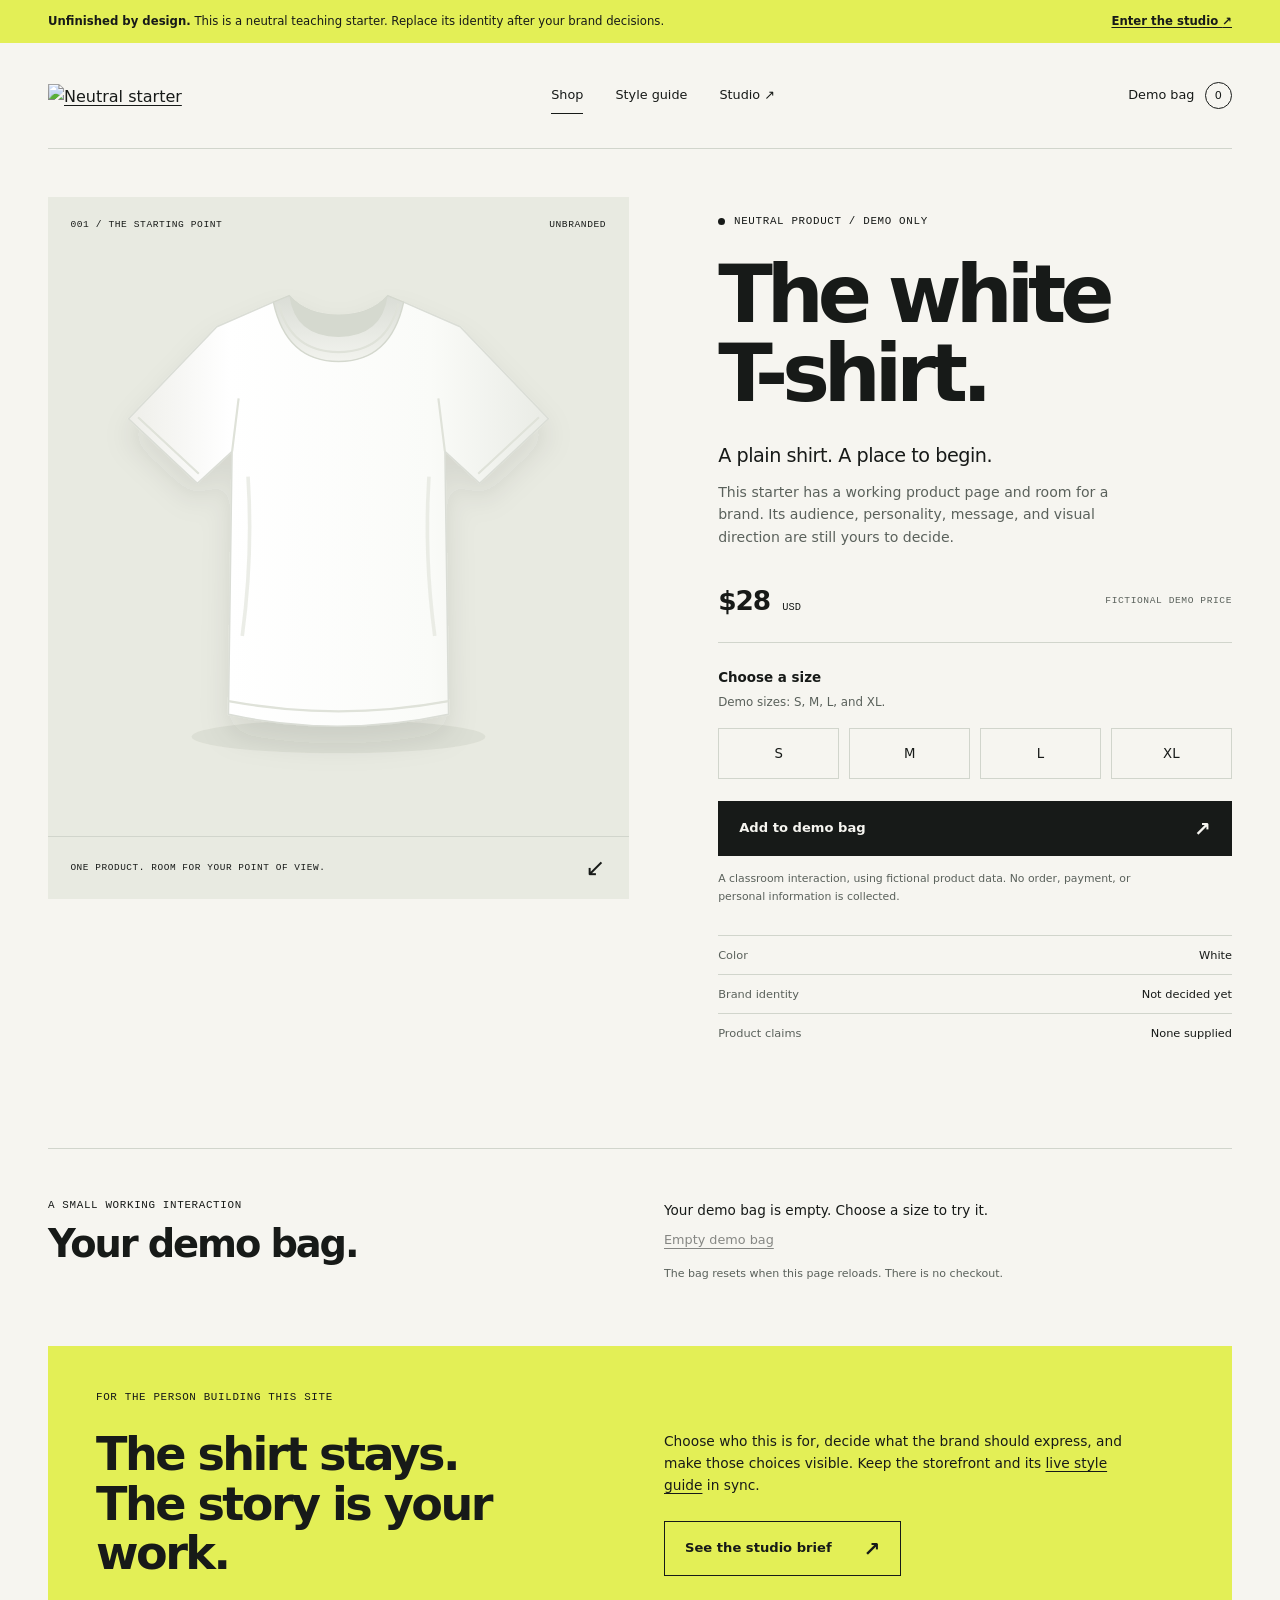
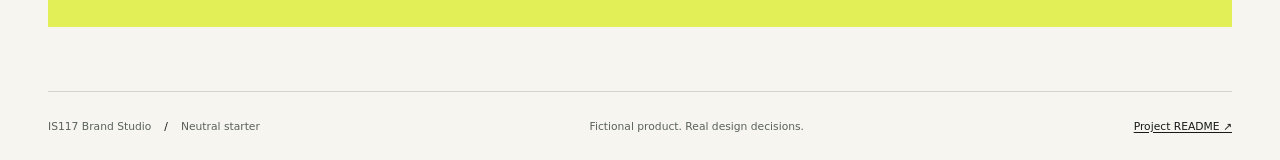
==== public/index.html @ ad16c6cf "Initial commit" ====
<!doctype html>
<html lang="en">
  <head>
    <meta charset="utf-8" />
    <meta name="viewport" content="width=device-width, initial-scale=1" />
    <meta
      name="description"
      content="An unfinished, neutral T-shirt storefront for the IS117 Brand Studio. Build a brand through deliberate, visible design choices."
    />
    <title>Your Brand — neutral storefront starter</title>
    <link rel="icon" href="data:," />
    <link rel="stylesheet" href="styles.css" />
    <script src="shop.js" defer></script>
  </head>
  <body>
    <a class="skip-link" href="#main">Skip to content</a>
    <aside class="starter-notice" aria-label="Starter information">
      <span
        ><strong>Unfinished by design.</strong> This is a neutral teaching
        starter. Replace its identity after your brand decisions.</span
      >
      <a href="studio.html"
        >Enter the studio <span aria-hidden="true">↗</span></a
      >
    </aside>
    <header class="site-header wrap">
      <a
        class="brand-link"
        href="index.html"
        aria-label="Your Brand storefront home"
        ><img
          class="wordmark"
          src="assets/wordmark.svg"
          alt="Neutral starter wordmark"
          width="175"
          height="26"
      /></a>
      <nav class="main-nav" aria-label="Main navigation">
        <a class="nav-link" href="index.html" aria-current="page">Shop</a>
        <a class="nav-link" href="styleguide.html">Style guide</a>
        <a class="nav-link" href="studio.html"
          >Studio <span aria-hidden="true">↗</span></a
        >
      </nav>
      <a class="bag-link" href="#demo-bag" aria-label="View demo bag"
        >Demo bag <span id="bag-count" class="bag-count">0</span></a
      >
    </header>

    <main id="main">
      <section class="product-section wrap" aria-labelledby="product-title">
        <div class="product-visual">
          <div class="visual-label">
            <span>001 / The starting point</span><span>Unbranded</span>
          </div>
          <img
            class="shirt-image"
            src="assets/white-shirt.svg"
            alt="Plain white, unbranded short-sleeved T-shirt"
            width="800"
            height="880"
            fetchpriority="high"
          />
          <div class="image-caption">
            <span>One product. Room for your point of view.</span
            ><span aria-hidden="true">↙</span>
          </div>
        </div>
        <div class="product-information">
          <p class="eyebrow">
            <span class="status-dot" aria-hidden="true"></span> Neutral product
            / demo only
          </p>
          <h1 id="product-title">The white<br />T-shirt.</h1>
          <p class="product-intro">A plain shirt. A place to begin.</p>
          <p class="muted product-description">
            This starter has a working product page and room for a brand. Its
            audience, personality, message, and visual direction are still yours
            to decide.
          </p>
          <div class="price-row">
            <p class="price">$28 <span>USD</span></p>
            <span class="micro-label">Fictional demo price</span>
          </div>
          <form id="product-form" class="product-form" novalidate>
            <fieldset aria-describedby="size-help size-error">
              <legend>Choose a size</legend>
              <p id="size-help" class="field-help">
                Demo sizes: S, M, L, and XL.
              </p>
              <div class="size-options">
                <label class="size-option"
                  ><input type="radio" name="size" value="S" /><span
                    >S</span
                  ></label
                >
                <label class="size-option"
                  ><input type="radio" name="size" value="M" /><span
                    >M</span
                  ></label
                >
                <label class="size-option"
                  ><input type="radio" name="size" value="L" /><span
                    >L</span
                  ></label
                >
                <label class="size-option"
                  ><input type="radio" name="size" value="XL" /><span
                    >XL</span
                  ></label
                >
              </div>
              <p id="size-error" class="field-error" role="alert" hidden>
                Choose a size before adding the shirt to your demo bag.
              </p>
            </fieldset>
            <button class="button button-primary add-button" type="submit">
              Add to demo bag <span aria-hidden="true">↗</span>
            </button>
          </form>
          <p class="demo-disclaimer">
            A classroom interaction, using fictional product data. No order,
            payment, or personal information is collected.
          </p>
          <dl class="product-facts">
            <div>
              <dt>Color</dt>
              <dd>White</dd>
            </div>
            <div>
              <dt>Brand identity</dt>
              <dd>Not decided yet</dd>
            </div>
            <div>
              <dt>Product claims</dt>
              <dd>None supplied</dd>
            </div>
          </dl>
        </div>
      </section>

      <section
        id="demo-bag"
        class="bag-section wrap"
        aria-labelledby="bag-title"
      >
        <div>
          <p class="eyebrow">A small working interaction</p>
          <h2 id="bag-title">Your demo bag.</h2>
        </div>
        <div class="bag-details">
          <p
            id="bag-status"
            class="bag-message"
            role="status"
            aria-live="polite"
            aria-atomic="true"
          >
            Your demo bag is empty. Choose a size to try it.
          </p>
          <ul id="bag-items" class="bag-items"></ul>
          <button id="clear-bag" class="text-button" type="button" disabled>
            Empty demo bag
          </button>
          <p class="field-help">
            The bag resets when this page reloads. There is no checkout.
          </p>
        </div>
      </section>

      <section class="starter-next wrap" aria-labelledby="next-title">
        <p class="eyebrow">For the person building this site</p>
        <h2 id="next-title">The shirt stays.<br />The story is your work.</h2>
        <div>
          <p>
            Choose who this is for, decide what the brand should express, and
            make those choices visible. Keep the storefront and its
            <a href="styleguide.html">live style guide</a> in sync.
          </p>
          <a class="button button-secondary" href="studio.html"
            >See the studio brief <span aria-hidden="true">↗</span></a
          >
        </div>
      </section>
    </main>

    <footer class="site-footer wrap">
      <p>
        IS117 Brand Studio <span class="footer-separator"> / </span> Neutral
        starter
      </p>
      <p class="footer-tagline">Fictional product. Real design decisions.</p>
      <a href="https://github.com/kaw393939/is117-brand-studio#readme"
        >Project README <span aria-hidden="true">↗</span></a
      >
    </footer>
  </body>
</html>
---- public/styles.css ----
/* Shared brand tokens. Change these after you agree on your brand direction.
   Both the storefront and the live style guide use this file. */
:root {
  --color-paper: #f6f5f0;
  --color-ink: #171a18;
  --color-muted: #5a615b;
  --color-line: #d1d5cc;
  --color-accent: #e3ef56;
  --color-soft: #e8eae1;
  --color-white: #fff;
  --color-danger: #992e28;
  --font-body:
    system-ui, -apple-system, blinkmacsystemfont, "Segoe UI", sans-serif;
  --font-display:
    system-ui, -apple-system, blinkmacsystemfont, "Segoe UI", sans-serif;
  --font-mono: ui-monospace, sfmono-regular, consolas, monospace;
  --space-1: 0.5rem;
  --space-2: 1rem;
  --space-3: 1.5rem;
  --space-4: 2rem;
  --space-5: 3rem;
  --space-6: 4rem;
  --page-width: 1440px;
}

* {
  box-sizing: border-box;
}

html {
  scroll-behavior: smooth;
  scroll-padding-top: 1.5rem;
}

body {
  margin: 0;
  background: var(--color-paper);
  color: var(--color-ink);
  font-family: var(--font-body);
  line-height: 1.6;
  -webkit-font-smoothing: antialiased;
}

img,
svg {
  display: block;
  max-width: 100%;
}

button,
a,
input {
  -webkit-tap-highlight-color: transparent;
}

a {
  color: inherit;
  text-underline-offset: 0.2em;
  text-decoration-thickness: 1px;
}

a:hover {
  text-decoration-thickness: 2px;
}

button,
input {
  font: inherit;
}

button {
  cursor: pointer;
}

button:disabled {
  cursor: default;
}

:focus-visible {
  outline: 3px solid var(--color-ink);
  outline-offset: 5px;
}

[hidden] {
  display: none !important;
}

::selection {
  background: var(--color-accent);
  color: var(--color-ink);
}

h1,
h2,
h3,
p {
  margin: 0;
}

h1,
h2,
h3 {
  font-family: var(--font-display);
  font-weight: 550;
}

h1 {
  font-size: clamp(3.4rem, 6.25vw, 6.6rem);
  line-height: 0.99;
  letter-spacing: -0.075em;
}

h2 {
  font-size: clamp(2rem, 3.6vw, 3.75rem);
  line-height: 1.08;
  letter-spacing: -0.055em;
}

h3 {
  font-size: 1.3rem;
  line-height: 1.3;
  letter-spacing: -0.03em;
}

p + p {
  margin-top: var(--space-2);
}

.wrap {
  width: min(calc(100% - 6rem), var(--page-width));
  margin-inline: auto;
}

.muted {
  color: var(--color-muted);
}

.eyebrow,
.micro-label,
.visual-label,
.image-caption,
.section-number,
.type-label,
.token-name {
  font-family: var(--font-mono);
  font-size: 0.68rem;
  font-weight: 500;
  line-height: 1.5;
  letter-spacing: 0.06em;
  text-transform: uppercase;
}

.eyebrow {
  display: flex;
  align-items: center;
  gap: 0.55rem;
}

.status-dot {
  width: 7px;
  height: 7px;
  display: inline-block;
  background: var(--color-ink);
  border-radius: 50%;
}

.skip-link {
  position: fixed;
  top: 8px;
  left: 8px;
  z-index: 10;
  transform: translateY(-180%);
  padding: 0.75rem 1rem;
  background: var(--color-ink);
  color: var(--color-white);
}

.skip-link:focus {
  transform: translateY(0);
}

.starter-notice {
  display: flex;
  justify-content: space-between;
  align-items: center;
  gap: 1.5rem;
  padding: 0.8rem 3rem;
  background: var(--color-accent);
  font-size: 0.73rem;
  line-height: 1.5;
}

.starter-notice a {
  flex-shrink: 0;
  font-weight: 650;
}

.site-header {
  min-height: 106px;
  display: flex;
  align-items: center;
  gap: 3rem;
  border-bottom: 1px solid var(--color-line);
}

.brand-link {
  display: inline-block;
  flex-shrink: 0;
}

.wordmark {
  width: 150px;
  height: auto;
}

.main-nav {
  display: flex;
  justify-content: center;
  align-items: center;
  gap: 2rem;
  margin-inline: auto;
}

.nav-link,
.bag-link {
  text-decoration: none;
  font-size: 0.8rem;
}

.nav-link {
  padding-block: 0.5rem;
  border-bottom: 1px solid transparent;
}

.nav-link:hover,
.nav-link[aria-current="page"] {
  border-color: currentcolor;
}

.bag-link {
  display: flex;
  align-items: center;
  gap: 0.65rem;
  white-space: nowrap;
}

.bag-count {
  display: grid;
  place-items: center;
  min-width: 1.7rem;
  height: 1.7rem;
  border: 1px solid var(--color-ink);
  border-radius: 50%;
  font-size: 0.7rem;
}

.product-section {
  display: grid;
  grid-template-columns: 1.13fr 1fr;
  gap: clamp(3rem, 7vw, 8rem);
  padding-block: var(--space-5) 5rem;
  align-items: start;
}

.product-visual {
  position: relative;
  background: var(--color-soft);
}

.visual-label {
  position: absolute;
  z-index: 1;
  inset: 1.3rem 1.4rem auto;
  display: flex;
  justify-content: space-between;
  gap: 1rem;
  font-size: 0.6rem;
}

.shirt-image {
  width: 100%;
  height: auto;
  aspect-ratio: 800 / 880;
  object-fit: contain;
}

.image-caption {
  display: flex;
  align-items: center;
  justify-content: space-between;
  gap: 1rem;
  padding: 1.2rem 1.4rem;
  border-top: 1px solid var(--color-line);
  font-size: 0.59rem;
}

.image-caption > :last-child {
  font-family: var(--font-body);
  font-size: 1.5rem;
  line-height: 1;
}

.product-information {
  max-width: 530px;
  padding-block: 1rem;
}

.product-information h1 {
  margin-top: 1.6rem;
}

.product-intro {
  font-size: 1.2rem;
  line-height: 1.5;
  margin-top: 1.8rem;
  letter-spacing: -0.025em;
}

.product-description {
  margin-top: 0.6rem;
  font-size: 0.88rem;
  max-width: 430px;
}

.price-row {
  display: flex;
  align-items: center;
  justify-content: space-between;
  gap: 1rem;
  margin-block: 2rem 1.5rem;
  padding-bottom: 1.2rem;
  border-bottom: 1px solid var(--color-line);
}

.price {
  font-size: 1.65rem;
  letter-spacing: -0.04em;
  font-weight: 600;
}

.price span {
  font-family: var(--font-mono);
  font-size: 0.65rem;
  font-weight: 400;
  letter-spacing: 0;
  margin-left: 0.25rem;
}

.price-row .micro-label {
  color: var(--color-muted);
  font-size: 0.6rem;
}

fieldset {
  padding: 0;
  margin: 0;
  border: 0;
  min-width: 0;
}

legend {
  padding: 0;
  font-size: 0.84rem;
  font-weight: 650;
}

.field-help {
  margin-top: 0.3rem;
  color: var(--color-muted);
  font-size: 0.74rem;
}

.size-options {
  display: grid;
  grid-template-columns: repeat(4, 1fr);
  gap: 0.6rem;
  margin-top: 1rem;
}

.size-option {
  position: relative;
  cursor: pointer;
}

.size-option input {
  position: absolute;
  opacity: 0;
  width: 100%;
  height: 100%;
  margin: 0;
  cursor: pointer;
}

.size-option span {
  display: grid;
  place-items: center;
  min-height: 3.2rem;
  border: 1px solid var(--color-line);
  background: var(--color-paper);
  font-size: 0.83rem;
  transition:
    background 150ms ease,
    border-color 150ms ease;
}

.size-option input:checked + span {
  background: var(--color-ink);
  border-color: var(--color-ink);
  color: var(--color-paper);
}

.size-option input:hover + span {
  border-color: var(--color-ink);
}

.size-option input:focus-visible + span {
  outline: 3px solid var(--color-ink);
  outline-offset: 4px;
}

.size-option input:focus-visible {
  outline: none;
}

.field-error {
  color: var(--color-danger);
  font-size: 0.8rem;
  margin-top: 0.9rem;
  font-weight: 550;
}

.button {
  display: inline-flex;
  align-items: center;
  justify-content: space-between;
  gap: 2rem;
  min-height: 3.4rem;
  border: 1px solid var(--color-ink);
  padding: 0.9rem 1.25rem;
  font-size: 0.82rem;
  font-weight: 550;
  line-height: 1.4;
  text-decoration: none;
  transition:
    background 150ms ease,
    color 150ms ease;
}

.button > span[aria-hidden] {
  font-size: 1.25rem;
  line-height: 1;
}

.button-primary {
  background: var(--color-ink);
  color: var(--color-paper);
}

.button-primary:hover {
  background: var(--color-accent);
  color: var(--color-ink);
}

.button-secondary {
  background: transparent;
  color: var(--color-ink);
}

.button-secondary:hover {
  background: var(--color-soft);
}

.add-button {
  width: 100%;
  margin-top: 1.4rem;
}

.demo-disclaimer {
  font-size: 0.68rem;
  line-height: 1.65;
  color: var(--color-muted);
  margin-top: 0.9rem;
  max-width: 420px;
}

.product-facts {
  margin-bottom: 0;
  margin-top: 1.8rem;
}

.product-facts div {
  display: flex;
  justify-content: space-between;
  gap: 1rem;
  padding-block: 0.62rem;
  border-top: 1px solid var(--color-line);
  font-size: 0.71rem;
}

.product-facts dt {
  color: var(--color-muted);
}

.product-facts dd {
  margin: 0;
  font-weight: 500;
  text-align: right;
}

.bag-section {
  display: grid;
  grid-template-columns: 1fr 1fr;
  gap: 3rem;
  border-top: 1px solid var(--color-line);
  padding-block: 3rem;
}

.bag-section h2 {
  margin-top: 0.6rem;
  font-size: clamp(2rem, 3vw, 3rem);
}

.bag-details {
  padding-top: 0.2rem;
  font-size: 0.85rem;
}

.bag-message {
  max-width: 500px;
}

.bag-items {
  list-style: none;
  margin: 1rem 0;
  padding: 0;
}

.bag-items:empty {
  margin: 0;
}

.bag-items li {
  padding-block: 0.55rem;
  border-bottom: 1px solid var(--color-line);
  font-size: 0.78rem;
}

.text-button {
  padding: 0.5rem 0;
  border: 0;
  background: transparent;
  color: var(--color-ink);
  font-size: 0.8rem;
  text-decoration: underline;
  text-underline-offset: 0.25rem;
}

.text-button:disabled {
  opacity: 0.5;
}

.bag-details .field-help {
  margin-top: 0.4rem;
  font-size: 0.69rem;
}

.starter-next {
  display: grid;
  grid-template-columns: 1fr 1fr;
  gap: 1.5rem 3rem;
  background: var(--color-accent);
  padding: 2.7rem 3rem 3rem;
  margin-block: 1rem 4rem;
}

.starter-next > .eyebrow {
  grid-column: 1 / -1;
}

.starter-next > div {
  max-width: 470px;
  font-size: 0.86rem;
}

.starter-next .button {
  margin-top: 1.6rem;
}

.site-footer {
  display: flex;
  align-items: center;
  justify-content: space-between;
  gap: 2rem;
  border-top: 1px solid var(--color-line);
  padding-block: 1.6rem;
  font-size: 0.67rem;
  color: var(--color-muted);
}

.footer-tagline {
  margin: 0;
}

.footer-separator {
  margin-inline: 0.6rem;
  color: var(--color-ink);
}

.site-footer a {
  color: var(--color-ink);
}

/* Shared editorial pages */
.page-hero {
  padding-block: 4.5rem 3.8rem;
  display: grid;
  grid-template-columns: 1.25fr 0.75fr;
  align-items: end;
  gap: 1.3rem 4rem;
}

.page-hero > .eyebrow {
  grid-column: 1 / -1;
}

.page-hero h1 {
  font-size: clamp(3.5rem, 6.8vw, 7.3rem);
}

.page-hero .hero-summary {
  max-width: 400px;
  font-size: 0.95rem;
  color: var(--color-muted);
  padding-bottom: 0.25rem;
}

.hero-summary strong {
  font-weight: 550;
  color: var(--color-ink);
}

.page-subnav {
  display: flex;
  flex-wrap: wrap;
  gap: 0.6rem 1.8rem;
  padding-block: 1rem;
  border-top: 1px solid var(--color-line);
  border-bottom: 1px solid var(--color-line);
  font-size: 0.76rem;
}

.section-link {
  text-decoration: none;
}

.section-link:hover {
  text-decoration: underline;
}

.guide-section {
  padding-block: 3rem;
  border-bottom: 1px solid var(--color-line);
  display: grid;
  grid-template-columns: 0.32fr 1fr;
  column-gap: 3rem;
}

.section-heading .section-number {
  color: var(--color-muted);
  display: block;
  margin-bottom: 0.8rem;
}

.section-heading h2 {
  font-size: clamp(1.7rem, 2.5vw, 2.65rem);
}

.section-heading p {
  font-size: 0.78rem;
  color: var(--color-muted);
  margin-top: 1rem;
  max-width: 210px;
}

.guide-content {
  min-width: 0;
}

.draft-label {
  display: inline-block;
  padding: 0.3rem 0.55rem;
  background: var(--color-accent);
  color: var(--color-ink);
  font-family: var(--font-mono);
  font-size: 0.6rem;
  line-height: 1.4;
  letter-spacing: 0.03em;
  text-transform: uppercase;
}

.decision-grid {
  display: grid;
  grid-template-columns: repeat(3, 1fr);
  gap: 1.5rem;
  margin-top: 1.6rem;
}

.decision-grid > div {
  border-top: 1px solid var(--color-line);
  padding-top: 0.8rem;
}

.decision-grid h3 {
  font-size: 0.85rem;
  font-weight: 650;
  letter-spacing: 0;
}

.decision-grid p {
  font-size: 0.8rem;
  color: var(--color-muted);
  margin-top: 0.5rem;
}

.decision-grid .undecided {
  font-size: 1.5rem;
  font-weight: 450;
  color: var(--color-ink);
  letter-spacing: -0.04em;
}

.logo-board {
  min-height: 230px;
  display: grid;
  place-items: center;
  padding: 3rem;
  background: var(--color-white);
  border: 1px solid var(--color-line);
}

.logo-board img {
  width: min(100%, 380px);
}

.logo-variants {
  display: grid;
  grid-template-columns: 1fr 1fr;
  border: 1px solid var(--color-line);
  border-top: 0;
}

.logo-variant {
  min-height: 140px;
  padding: 1.5rem;
  display: flex;
  flex-direction: column;
  justify-content: space-between;
  gap: 1.5rem;
}

.logo-variant + .logo-variant {
  border-left: 1px solid var(--color-line);
}

.logo-small {
  width: 110px;
  height: auto;
}

.logo-mono {
  width: 190px;
  filter: brightness(0);
}

.logo-variant p,
.guide-note {
  font-size: 0.73rem;
  color: var(--color-muted);
}

.guide-note {
  margin-top: 1rem;
  max-width: 680px;
}

.palette-grid {
  display: grid;
  grid-template-columns: repeat(5, 1fr);
  gap: 0.65rem;
}

.color-swatch {
  height: 120px;
  border: 1px solid var(--color-line);
  background: var(--swatch-color);
}

.palette-card h3 {
  font-size: 0.76rem;
  letter-spacing: 0;
  font-weight: 650;
  margin-top: 0.65rem;
}

.palette-card code {
  font-family: var(--font-mono);
  font-size: 0.65rem;
  color: var(--color-muted);
  display: block;
  margin-top: 0.15rem;
}

.palette-card p {
  font-size: 0.66rem;
  color: var(--color-muted);
  margin-top: 0.4rem;
  line-height: 1.5;
}

.type-specimen {
  border-top: 1px solid var(--color-line);
  padding-block: 1.3rem;
}

.type-specimen:first-child {
  border-top: 0;
  padding-top: 0;
}

.type-label {
  display: block;
  margin-bottom: 1rem;
  color: var(--color-muted);
  font-size: 0.6rem;
}

.type-display {
  font-family: var(--font-display);
  font-size: clamp(2.5rem, 4.5vw, 5rem);
  font-weight: 550;
  letter-spacing: -0.075em;
  line-height: 1;
  max-width: 700px;
}

.type-body {
  font-family: var(--font-body);
  font-size: 1rem;
  max-width: 570px;
}

.type-mono {
  font-family: var(--font-mono);
  text-transform: uppercase;
  font-size: 0.7rem;
  letter-spacing: 0.06em;
}

.spacing-grid {
  display: flex;
  flex-wrap: wrap;
  align-items: start;
  gap: 2rem;
}

.spacing-token {
  min-width: 52px;
}

.spacing-bar {
  width: var(--token-size);
  height: 40px;
  background: var(--color-ink);
  margin-bottom: 0.9rem;
}

.token-name {
  display: block;
  font-size: 0.6rem;
}

.spacing-token code {
  font-family: var(--font-mono);
  color: var(--color-muted);
  font-size: 0.65rem;
}

.button-samples {
  display: flex;
  flex-wrap: wrap;
  gap: 1rem;
}

.button-samples .button {
  min-width: 185px;
}

.voice-grid {
  display: grid;
  grid-template-columns: 1fr 1fr;
  gap: 2rem;
}

.voice-grid h3 {
  font-size: 0.95rem;
  font-weight: 600;
  margin-bottom: 0.65rem;
}

.voice-grid p {
  font-size: 0.84rem;
  color: var(--color-muted);
}

.voice-example {
  font-size: 1.7rem !important;
  color: var(--color-ink) !important;
  letter-spacing: -0.035em;
  line-height: 1.3;
}

.guide-footer-note {
  display: flex;
  gap: 2rem;
  align-items: center;
  justify-content: space-between;
  background: var(--color-soft);
  padding: 1.5rem 2rem;
  margin-block: 2rem 4rem;
}

.guide-footer-note p {
  font-size: 0.83rem;
  max-width: 680px;
}

.guide-footer-note a {
  font-size: 0.8rem;
  white-space: nowrap;
}

@media (width >= 1600px) {
  .product-section {
    gap: 8rem;
  }
}

@media (width <= 1100px) {
  .wrap {
    width: calc(100% - 4rem);
  }

  .starter-notice {
    padding-inline: 2rem;
  }

  .site-header {
    gap: 1.7rem;
  }

  .main-nav {
    gap: 1.25rem;
  }

  .product-section {
    gap: 3rem;
    align-items: start;
  }

  .product-information h1 {
    font-size: clamp(3.4rem, 7vw, 5rem);
  }

  .product-information {
    padding-top: 0.5rem;
  }

  .product-intro {
    margin-top: 1.4rem;
  }

  .price-row {
    margin-top: 1.5rem;
  }

  .page-hero {
    column-gap: 2rem;
  }

  .guide-section {
    grid-template-columns: 0.35fr 1fr;
    gap: 2rem;
  }

  .palette-grid {
    grid-template-columns: repeat(3, 1fr);
    row-gap: 1.6rem;
  }
}

@media (width <= 760px) {
  .wrap {
    width: calc(100% - 2.5rem);
  }

  .starter-notice {
    padding: 0.75rem 1.25rem;
    font-size: 0.67rem;
    gap: 1rem;
  }

  .starter-notice > span {
    max-width: 480px;
  }

  .starter-notice a {
    font-size: 0.65rem;
  }

  .site-header {
    min-height: 108px;
    display: grid;
    grid-template-columns: 1fr auto;
    gap: 0.5rem 1rem;
    padding-block: 1.2rem 1rem;
  }

  .wordmark {
    width: 130px;
  }

  .main-nav {
    grid-row: 2;
    grid-column: 1 / -1;
    margin: 0;
    justify-content: flex-start;
    gap: 1.5rem;
  }

  .nav-link,
  .bag-link {
    font-size: 0.73rem;
  }

  .bag-link {
    grid-column: 2;
    grid-row: 1;
  }

  .bag-count {
    min-width: 1.5rem;
    height: 1.5rem;
  }

  .product-section {
    grid-template-columns: 1fr;
    gap: 2rem;
    padding-block: 1.5rem 3rem;
  }

  .product-visual {
    max-width: 600px;
    width: 100%;
    margin-inline: auto;
  }

  .shirt-image {
    max-height: 530px;
  }

  .product-information {
    max-width: none;
    padding: 0;
  }

  .product-information h1 {
    font-size: clamp(4.2rem, 13vw, 7rem);
    margin-top: 1rem;
  }

  .product-intro {
    font-size: 1.1rem;
    margin-top: 1.4rem;
  }

  .product-description {
    max-width: 580px;
  }

  .product-facts {
    margin-top: 1.5rem;
  }

  .bag-section {
    grid-template-columns: 1fr;
    gap: 1.3rem;
    padding-block: 2rem;
  }

  .bag-section h2 {
    margin-top: 0.6rem;
  }

  .starter-next {
    grid-template-columns: 1fr;
    padding: 1.8rem;
    gap: 1.3rem;
    margin-block: 1rem 3rem;
  }

  .starter-next > div {
    max-width: none;
  }

  .site-footer {
    flex-wrap: wrap;
    gap: 0.7rem 2rem;
    padding-block: 1.5rem;
  }

  .footer-tagline {
    display: none;
  }

  .page-hero {
    padding-block: 2.5rem;
    grid-template-columns: 1fr;
    row-gap: 1.4rem;
  }

  .page-hero h1 {
    font-size: clamp(3.7rem, 11vw, 6rem);
  }

  .page-hero .hero-summary {
    max-width: 570px;
    font-size: 0.9rem;
  }

  .page-subnav {
    gap: 0.6rem 1.2rem;
    font-size: 0.72rem;
  }

  .guide-section {
    grid-template-columns: 1fr;
    gap: 1.8rem;
    padding-block: 2.3rem;
  }

  .section-heading {
    display: grid;
    grid-template-columns: 1fr 1fr;
    column-gap: 2rem;
  }

  .section-heading .section-number {
    grid-column: 1 / -1;
    margin-bottom: 0.5rem;
  }

  .section-heading p {
    max-width: none;
    margin: 0;
    font-size: 0.73rem;
  }

  .decision-grid {
    gap: 1rem;
  }

  .decision-grid .undecided {
    font-size: 1.3rem;
  }

  .decision-grid p {
    font-size: 0.73rem;
  }

  .palette-grid {
    grid-template-columns: repeat(5, 1fr);
  }

  .color-swatch {
    height: 85px;
  }

  .palette-card p {
    font-size: 0.62rem;
  }

  .palette-card code {
    font-size: 0.57rem;
  }

  .guide-footer-note {
    flex-direction: column;
    align-items: start;
    gap: 1rem;
    margin-block: 1.5rem 3rem;
    padding: 1.5rem;
  }
}

@media (width <= 420px) {
  .starter-notice {
    align-items: start;
    flex-direction: column;
    gap: 0.35rem;
  }

  .visual-label {
    inset: 1rem 1rem auto;
    font-size: 0.53rem;
  }

  .image-caption {
    font-size: 0.53rem;
    padding: 1rem;
  }

  .price-row .micro-label {
    font-size: 0.54rem;
  }

  .section-heading {
    grid-template-columns: 1fr;
    gap: 0.6rem;
  }

  .section-heading .section-number {
    margin: 0;
  }

  .decision-grid {
    grid-template-columns: 1fr;
    gap: 1.2rem;
  }

  .decision-grid > div {
    display: grid;
    grid-template-columns: 0.5fr 1fr;
    gap: 0.4rem 1rem;
  }

  .decision-grid p {
    margin-top: 0;
  }

  .decision-grid p:last-child {
    grid-column: 2;
  }

  .palette-grid {
    grid-template-columns: repeat(3, 1fr);
  }

  .color-swatch {
    height: 90px;
  }

  .logo-board {
    min-height: 190px;
    padding: 2rem;
  }

  .logo-variants {
    grid-template-columns: 1fr;
  }

  .logo-variant {
    min-height: 125px;
  }

  .logo-variant + .logo-variant {
    border-left: 0;
    border-top: 1px solid var(--color-line);
  }

  .voice-grid {
    grid-template-columns: 1fr;
    gap: 1.5rem;
  }
}

@media (prefers-reduced-motion: reduce) {
  html {
    scroll-behavior: auto;
  }

  *,
  *::before,
  *::after {
    transition: none !important;
    animation: none !important;
  }
}
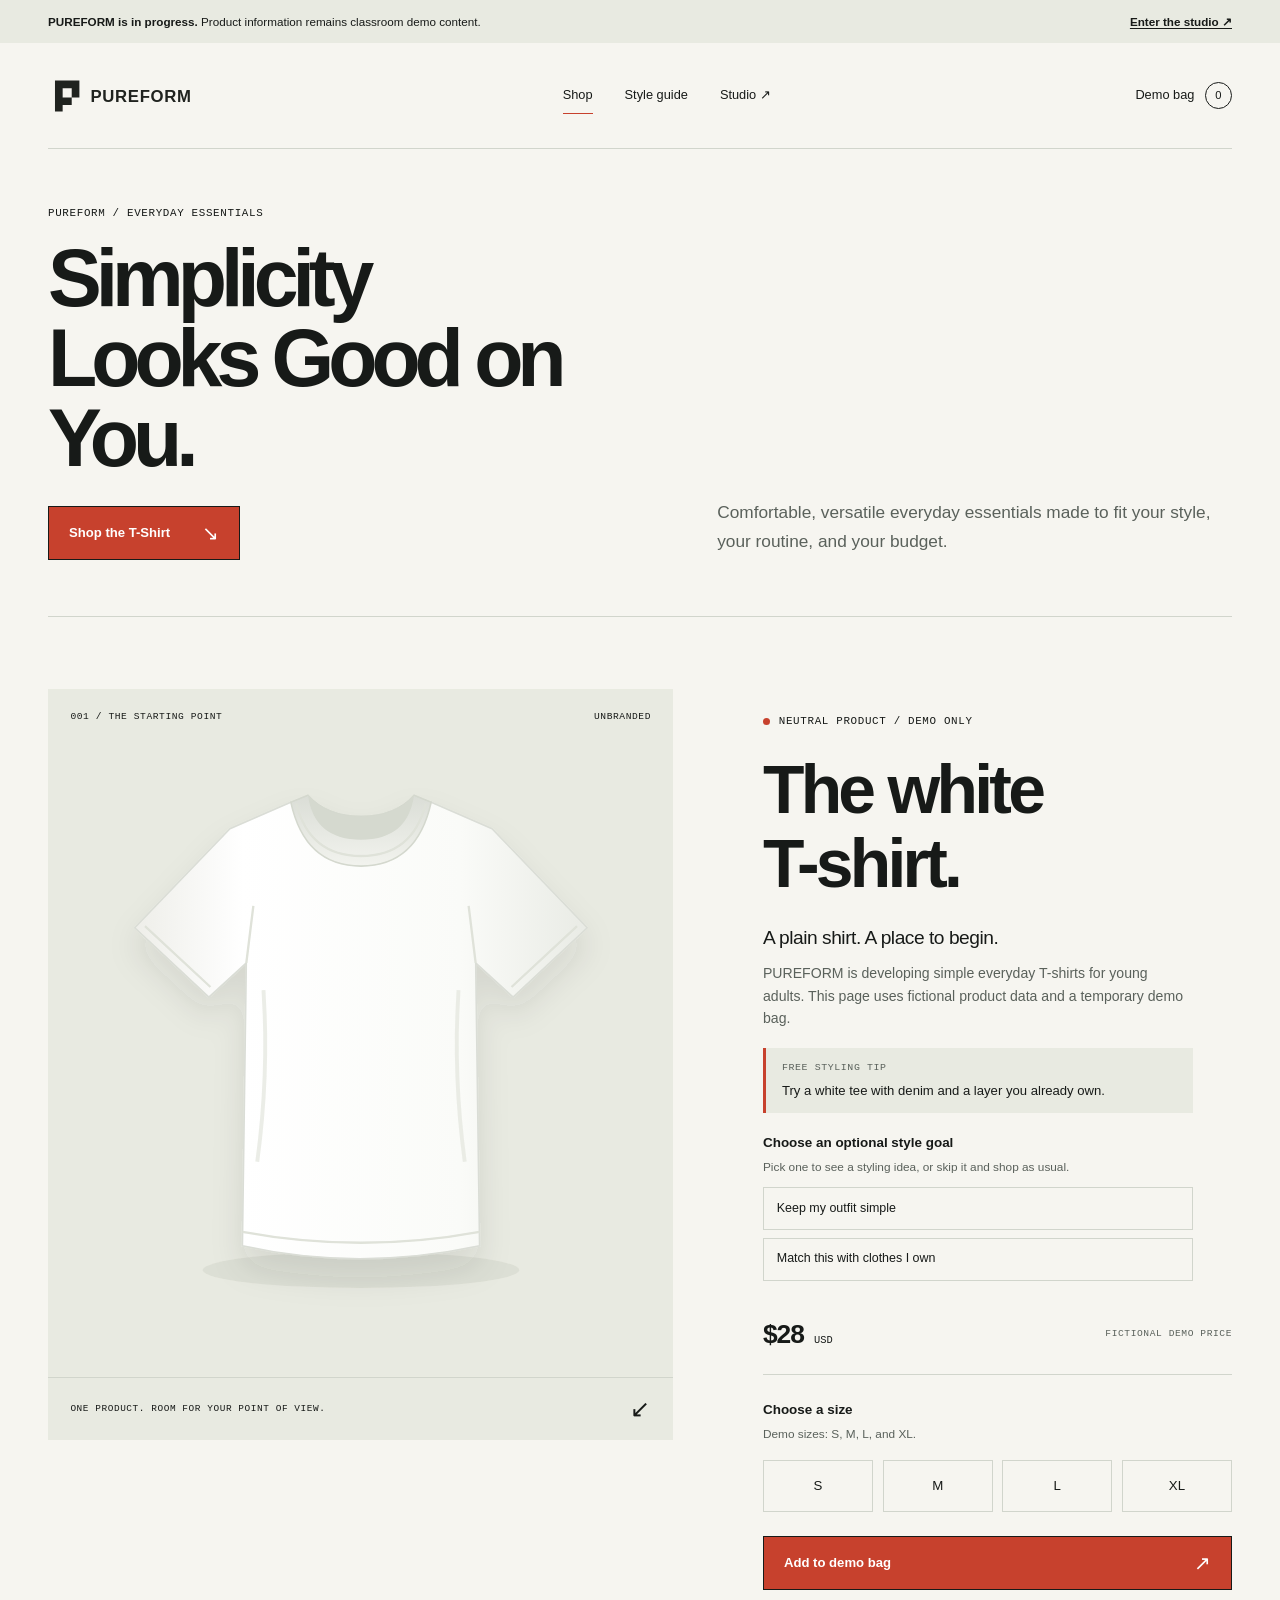
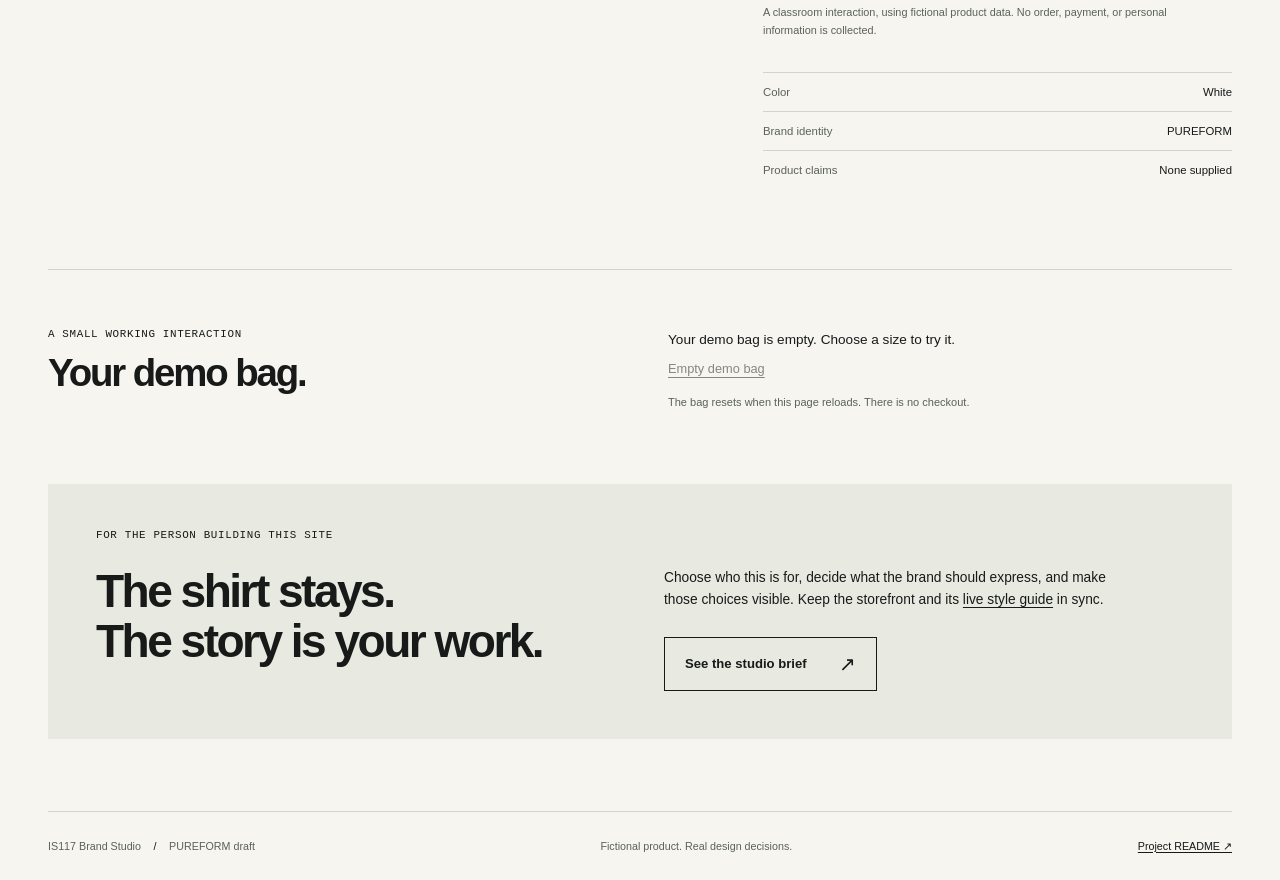
==== commit d551f554: "Complete PUREFORM storefront and brand studio" ====
--- a/public/index.html
+++ b/public/index.html
@@ -5,19 +5,19 @@
     <meta name="viewport" content="width=device-width, initial-scale=1" />
     <meta
       name="description"
-      content="An unfinished, neutral T-shirt storefront for the IS117 Brand Studio. Build a brand through deliberate, visible design choices."
+      content="PUREFORM's clean, everyday T-shirt storefront."
     />
-    <title>Your Brand — neutral storefront starter</title>
+    <title>PUREFORM — everyday T-shirts</title>
     <link rel="icon" href="data:," />
     <link rel="stylesheet" href="styles.css" />
     <script src="shop.js" defer></script>
   </head>
   <body>
     <a class="skip-link" href="#main">Skip to content</a>
-    <aside class="starter-notice" aria-label="Starter information">
+    <aside class="starter-notice" aria-label="Brand status">
       <span
-        ><strong>Unfinished by design.</strong> This is a neutral teaching
-        starter. Replace its identity after your brand decisions.</span
+        ><strong>PUREFORM is in progress.</strong> Product information remains
+        classroom demo content.</span
       >
       <a href="studio.html"
         >Enter the studio <span aria-hidden="true">↗</span></a
@@ -27,13 +27,13 @@
       <a
         class="brand-link"
         href="index.html"
-        aria-label="Your Brand storefront home"
+        aria-label="PUREFORM storefront home"
         ><img
           class="wordmark"
           src="assets/wordmark.svg"
-          alt="Neutral starter wordmark"
-          width="175"
-          height="26"
+          alt="PUREFORM logo with a geometric P symbol and wordmark"
+          width="430"
+          height="120"
       /></a>
       <nav class="main-nav" aria-label="Main navigation">
         <a class="nav-link" href="index.html" aria-current="page">Shop</a>
@@ -48,7 +48,25 @@
     </header>
 
     <main id="main">
-      <section class="product-section wrap" aria-labelledby="product-title">
+      <section class="storefront-hero wrap" aria-labelledby="hero-title">
+        <div class="storefront-hero-copy">
+          <p class="eyebrow">PUREFORM / EVERYDAY ESSENTIALS</p>
+          <h1 id="hero-title">Simplicity Looks Good on You.</h1>
+          <a class="button button-primary hero-action" href="#product">
+            Shop the T-Shirt <span aria-hidden="true">↘</span>
+          </a>
+        </div>
+        <p class="hero-support">
+          Comfortable, versatile everyday essentials made to fit your style,
+          your routine, and your budget.
+        </p>
+      </section>
+
+      <section
+        id="product"
+        class="product-section wrap"
+        aria-labelledby="product-title"
+      >
         <div class="product-visual">
           <div class="visual-label">
             <span>001 / The starting point</span><span>Unbranded</span>
@@ -71,13 +89,43 @@
             <span class="status-dot" aria-hidden="true"></span> Neutral product
             / demo only
           </p>
-          <h1 id="product-title">The white<br />T-shirt.</h1>
+          <h2 id="product-title">The white<br />T-shirt.</h2>
           <p class="product-intro">A plain shirt. A place to begin.</p>
           <p class="muted product-description">
-            This starter has a working product page and room for a brand. Its
-            audience, personality, message, and visual direction are still yours
-            to decide.
-          </p>
+            PUREFORM is developing simple everyday T-shirts for young adults.
+            This page uses fictional product data and a temporary demo bag.
+          </p>
+          <aside class="styling-tip" aria-label="Free styling tip">
+            <p class="styling-tip-label">Free styling tip</p>
+            <p class="styling-tip-copy">
+              Try a white tee with denim and a layer you already own.
+            </p>
+          </aside>
+          <fieldset class="style-goal" aria-describedby="style-goal-help">
+            <legend>Choose an optional style goal</legend>
+            <p id="style-goal-help" class="field-help">
+              Pick one to see a styling idea, or skip it and shop as usual.
+            </p>
+            <div class="style-goal-options">
+              <label class="style-goal-option">
+                <input type="radio" name="style-goal" value="simple" />
+                <span class="style-goal-choice">Keep my outfit simple</span>
+              </label>
+              <label class="style-goal-option">
+                <input type="radio" name="style-goal" value="match" />
+                <span class="style-goal-choice"
+                  >Match this with clothes I own</span
+                >
+              </label>
+            </div>
+            <p
+              id="style-goal-suggestion"
+              class="style-goal-suggestion"
+              role="status"
+              aria-live="polite"
+              hidden
+            ></p>
+          </fieldset>
           <div class="price-row">
             <p class="price">$28 <span>USD</span></p>
             <span class="micro-label">Fictional demo price</span>
@@ -129,7 +177,7 @@
             </div>
             <div>
               <dt>Brand identity</dt>
-              <dd>Not decided yet</dd>
+              <dd>PUREFORM</dd>
             </div>
             <div>
               <dt>Product claims</dt>
@@ -186,8 +234,8 @@
 
     <footer class="site-footer wrap">
       <p>
-        IS117 Brand Studio <span class="footer-separator"> / </span> Neutral
-        starter
+        IS117 Brand Studio <span class="footer-separator"> / </span>
+        PUREFORM draft
       </p>
       <p class="footer-tagline">Fictional product. Real design decisions.</p>
       <a href="https://github.com/kaw393939/is117-brand-studio#readme"
--- a/public/styles.css
+++ b/public/styles.css
@@ -5,21 +5,19 @@
   --color-ink: #171a18;
   --color-muted: #5a615b;
   --color-line: #d1d5cc;
-  --color-accent: #e3ef56;
+  --color-accent: #c7412d;
   --color-soft: #e8eae1;
   --color-white: #fff;
   --color-danger: #992e28;
-  --font-body:
-    system-ui, -apple-system, blinkmacsystemfont, "Segoe UI", sans-serif;
-  --font-display:
-    system-ui, -apple-system, blinkmacsystemfont, "Segoe UI", sans-serif;
-  --font-mono: ui-monospace, sfmono-regular, consolas, monospace;
+  --font-body: arial, helvetica, sans-serif;
+  --font-display: arial, helvetica, sans-serif;
+  --font-mono: "Courier New", courier, monospace;
   --space-1: 0.5rem;
   --space-2: 1rem;
   --space-3: 1.5rem;
   --space-4: 2rem;
-  --space-5: 3rem;
-  --space-6: 4rem;
+  --space-5: 3.5rem;
+  --space-6: 4.5rem;
   --page-width: 1440px;
 }
 
@@ -77,7 +75,7 @@
 }
 
 :focus-visible {
-  outline: 3px solid var(--color-ink);
+  outline: 3px solid var(--color-accent);
   outline-offset: 5px;
 }
 
@@ -87,7 +85,7 @@
 
 ::selection {
   background: var(--color-accent);
-  color: var(--color-ink);
+  color: var(--color-white);
 }
 
 h1,
@@ -160,7 +158,7 @@
   width: 7px;
   height: 7px;
   display: inline-block;
-  background: var(--color-ink);
+  background: var(--color-accent);
   border-radius: 50%;
 }
 
@@ -185,7 +183,7 @@
   align-items: center;
   gap: 1.5rem;
   padding: 0.8rem 3rem;
-  background: var(--color-accent);
+  background: var(--color-soft);
   font-size: 0.73rem;
   line-height: 1.5;
 }
@@ -234,7 +232,7 @@
 
 .nav-link:hover,
 .nav-link[aria-current="page"] {
-  border-color: currentcolor;
+  border-color: var(--color-accent);
 }
 
 .bag-link {
@@ -254,11 +252,38 @@
   font-size: 0.7rem;
 }
 
+.storefront-hero {
+  display: grid;
+  grid-template-columns: minmax(0, 1.1fr) minmax(16rem, 0.9fr);
+  align-items: end;
+  gap: 2.5rem;
+  padding-block: 3.5rem;
+  border-bottom: 1px solid var(--color-line);
+}
+
+.storefront-hero-copy h1 {
+  max-width: 12ch;
+  margin-top: 1.1rem;
+  font-size: clamp(3.7rem, 6.3vw, 6.4rem);
+}
+
+.storefront-hero .hero-support {
+  max-width: 34rem;
+  padding-bottom: 0.3rem;
+  color: var(--color-muted);
+  font-size: clamp(1rem, 1.35vw, 1.2rem);
+  line-height: 1.65;
+}
+
+.hero-action {
+  margin-top: 1.7rem;
+}
+
 .product-section {
   display: grid;
-  grid-template-columns: 1.13fr 1fr;
+  grid-template-columns: minmax(0, 1.2fr) minmax(0, 0.9fr);
   gap: clamp(3rem, 7vw, 8rem);
-  padding-block: var(--space-5) 5rem;
+  padding-block: var(--space-6) var(--space-5);
   align-items: start;
 }
 
@@ -302,17 +327,18 @@
 
 .product-information {
   max-width: 530px;
-  padding-block: 1rem;
-}
-
-.product-information h1 {
-  margin-top: 1.6rem;
+  padding-block: var(--space-3);
+}
+
+.product-information h2 {
+  margin-top: var(--space-3);
+  font-size: clamp(3.1rem, 5.3vw, 5.6rem);
 }
 
 .product-intro {
   font-size: 1.2rem;
   line-height: 1.5;
-  margin-top: 1.8rem;
+  margin-top: var(--space-3);
   letter-spacing: -0.025em;
 }
 
@@ -320,6 +346,70 @@
   margin-top: 0.6rem;
   font-size: 0.88rem;
   max-width: 430px;
+}
+
+.styling-tip {
+  max-width: 430px;
+  margin-top: 1.15rem;
+  padding: 0.75rem 1rem;
+  border-left: 3px solid var(--color-accent);
+  background: var(--color-soft);
+}
+
+.styling-tip-label {
+  color: var(--color-muted);
+  font-family: var(--font-mono);
+  font-size: 0.62rem;
+  letter-spacing: 0.06em;
+  text-transform: uppercase;
+}
+
+.styling-tip-copy {
+  margin-top: 0.25rem;
+  font-size: 0.82rem;
+}
+
+.style-goal {
+  max-width: 430px;
+  margin-top: 1.15rem;
+}
+
+.style-goal-options {
+  display: grid;
+  gap: 0.5rem;
+  margin-top: 0.65rem;
+}
+
+.style-goal-option {
+  position: relative;
+  cursor: pointer;
+}
+
+.style-goal-option input {
+  position: absolute;
+  width: 100%;
+  height: 100%;
+  margin: 0;
+  opacity: 0;
+  cursor: pointer;
+}
+
+.style-goal-option span {
+  display: block;
+  padding: 0.65rem 0.8rem;
+  border: 1px solid var(--color-line);
+  background: var(--color-paper);
+  font-size: 0.78rem;
+  transition:
+    border-color 150ms ease,
+    background-color 150ms ease;
+}
+
+.style-goal-suggestion {
+  margin-top: 0.7rem;
+  padding-left: 0.8rem;
+  border-left: 2px solid var(--color-accent);
+  font-size: 0.8rem;
 }
 
 .price-row {
@@ -327,7 +417,7 @@
   align-items: center;
   justify-content: space-between;
   gap: 1rem;
-  margin-block: 2rem 1.5rem;
+  margin-block: var(--space-4) var(--space-3);
   padding-bottom: 1.2rem;
   border-bottom: 1px solid var(--color-line);
 }
@@ -404,17 +494,17 @@
 }
 
 .size-option input:checked + span {
-  background: var(--color-ink);
-  border-color: var(--color-ink);
-  color: var(--color-paper);
+  background: var(--color-accent);
+  border-color: var(--color-accent);
+  color: var(--color-white);
 }
 
 .size-option input:hover + span {
-  border-color: var(--color-ink);
+  border-color: var(--color-accent);
 }
 
 .size-option input:focus-visible + span {
-  outline: 3px solid var(--color-ink);
+  outline: 3px solid var(--color-accent);
   outline-offset: 4px;
 }
 
@@ -452,13 +542,13 @@
 }
 
 .button-primary {
-  background: var(--color-ink);
-  color: var(--color-paper);
+  background: var(--color-accent);
+  color: var(--color-white);
 }
 
 .button-primary:hover {
-  background: var(--color-accent);
-  color: var(--color-ink);
+  filter: brightness(0.92);
+  color: var(--color-white);
 }
 
 .button-secondary {
@@ -472,7 +562,7 @@
 
 .add-button {
   width: 100%;
-  margin-top: 1.4rem;
+  margin-top: var(--space-3);
 }
 
 .demo-disclaimer {
@@ -485,7 +575,7 @@
 
 .product-facts {
   margin-bottom: 0;
-  margin-top: 1.8rem;
+  margin-top: var(--space-4);
 }
 
 .product-facts div {
@@ -510,9 +600,9 @@
 .bag-section {
   display: grid;
   grid-template-columns: 1fr 1fr;
-  gap: 3rem;
+  gap: var(--space-5);
   border-top: 1px solid var(--color-line);
-  padding-block: 3rem;
+  padding-block: var(--space-5);
 }
 
 .bag-section h2 {
@@ -568,9 +658,9 @@
   display: grid;
   grid-template-columns: 1fr 1fr;
   gap: 1.5rem 3rem;
-  background: var(--color-accent);
+  background: var(--color-soft);
   padding: 2.7rem 3rem 3rem;
-  margin-block: 1rem 4rem;
+  margin-block: var(--space-2) var(--space-6);
 }
 
 .starter-next > .eyebrow {
@@ -658,7 +748,7 @@
 }
 
 .guide-section {
-  padding-block: 3rem;
+  padding-block: var(--space-5);
   border-bottom: 1px solid var(--color-line);
   display: grid;
   grid-template-columns: 0.32fr 1fr;
@@ -690,7 +780,7 @@
   display: inline-block;
   padding: 0.3rem 0.55rem;
   background: var(--color-accent);
-  color: var(--color-ink);
+  color: var(--color-white);
   font-family: var(--font-mono);
   font-size: 0.6rem;
   line-height: 1.4;
@@ -740,6 +830,7 @@
 
 .logo-board img {
   width: min(100%, 380px);
+  height: auto;
 }
 
 .logo-variants {
@@ -769,6 +860,7 @@
 
 .logo-mono {
   width: 190px;
+  height: auto;
   filter: brightness(0);
 }
 
@@ -819,7 +911,7 @@
 
 .type-specimen {
   border-top: 1px solid var(--color-line);
-  padding-block: 1.3rem;
+  padding-block: var(--space-3);
 }
 
 .type-specimen:first-child {
@@ -926,7 +1018,7 @@
   justify-content: space-between;
   background: var(--color-soft);
   padding: 1.5rem 2rem;
-  margin-block: 2rem 4rem;
+  margin-block: var(--space-4) var(--space-6);
 }
 
 .guide-footer-note p {
@@ -967,7 +1059,7 @@
     align-items: start;
   }
 
-  .product-information h1 {
+  .product-information h2 {
     font-size: clamp(3.4rem, 7vw, 5rem);
   }
 
@@ -995,6 +1087,13 @@
   .palette-grid {
     grid-template-columns: repeat(3, 1fr);
     row-gap: 1.6rem;
+  }
+}
+
+@media (width <= 960px) {
+  .product-section {
+    grid-template-columns: minmax(0, 1fr) minmax(0, 0.9fr);
+    gap: 2rem;
   }
 }
 
@@ -1025,6 +1124,22 @@
     padding-block: 1.2rem 1rem;
   }
 
+  .storefront-hero {
+    grid-template-columns: 1fr;
+    gap: 1.5rem;
+    padding-block: 2.5rem;
+  }
+
+  .storefront-hero-copy h1 {
+    max-width: 11ch;
+    font-size: clamp(3.2rem, 12vw, 5rem);
+  }
+
+  .storefront-hero .hero-support {
+    max-width: 38rem;
+    font-size: 1rem;
+  }
+
   .wordmark {
     width: 130px;
   }
@@ -1055,7 +1170,7 @@
   .product-section {
     grid-template-columns: 1fr;
     gap: 2rem;
-    padding-block: 1.5rem 3rem;
+    padding-block: var(--space-4) var(--space-5);
   }
 
   .product-visual {
@@ -1073,8 +1188,8 @@
     padding: 0;
   }
 
-  .product-information h1 {
-    font-size: clamp(4.2rem, 13vw, 7rem);
+  .product-information h2 {
+    font-size: clamp(3.2rem, 11vw, 4.8rem);
     margin-top: 1rem;
   }
 
@@ -1093,8 +1208,8 @@
 
   .bag-section {
     grid-template-columns: 1fr;
-    gap: 1.3rem;
-    padding-block: 2rem;
+    gap: var(--space-3);
+    padding-block: var(--space-4);
   }
 
   .bag-section h2 {
@@ -1104,8 +1219,8 @@
   .starter-next {
     grid-template-columns: 1fr;
     padding: 1.8rem;
-    gap: 1.3rem;
-    margin-block: 1rem 3rem;
+    gap: var(--space-3);
+    margin-block: var(--space-2) var(--space-5);
   }
 
   .starter-next > div {
@@ -1144,8 +1259,8 @@
 
   .guide-section {
     grid-template-columns: 1fr;
-    gap: 1.8rem;
-    padding-block: 2.3rem;
+    gap: var(--space-3);
+    padding-block: 2.5rem;
   }
 
   .section-heading {
@@ -1295,3 +1410,14 @@
     animation: none !important;
   }
 }
+
+.style-goal-option input:checked + .style-goal-choice {
+  border-color: var(--color-accent);
+  background: var(--color-soft);
+  box-shadow: inset 0 0 0 1px var(--color-accent);
+}
+
+.style-goal-option input:focus-visible + .style-goal-choice {
+  outline: 2px solid var(--color-accent);
+  outline-offset: 3px;
+}
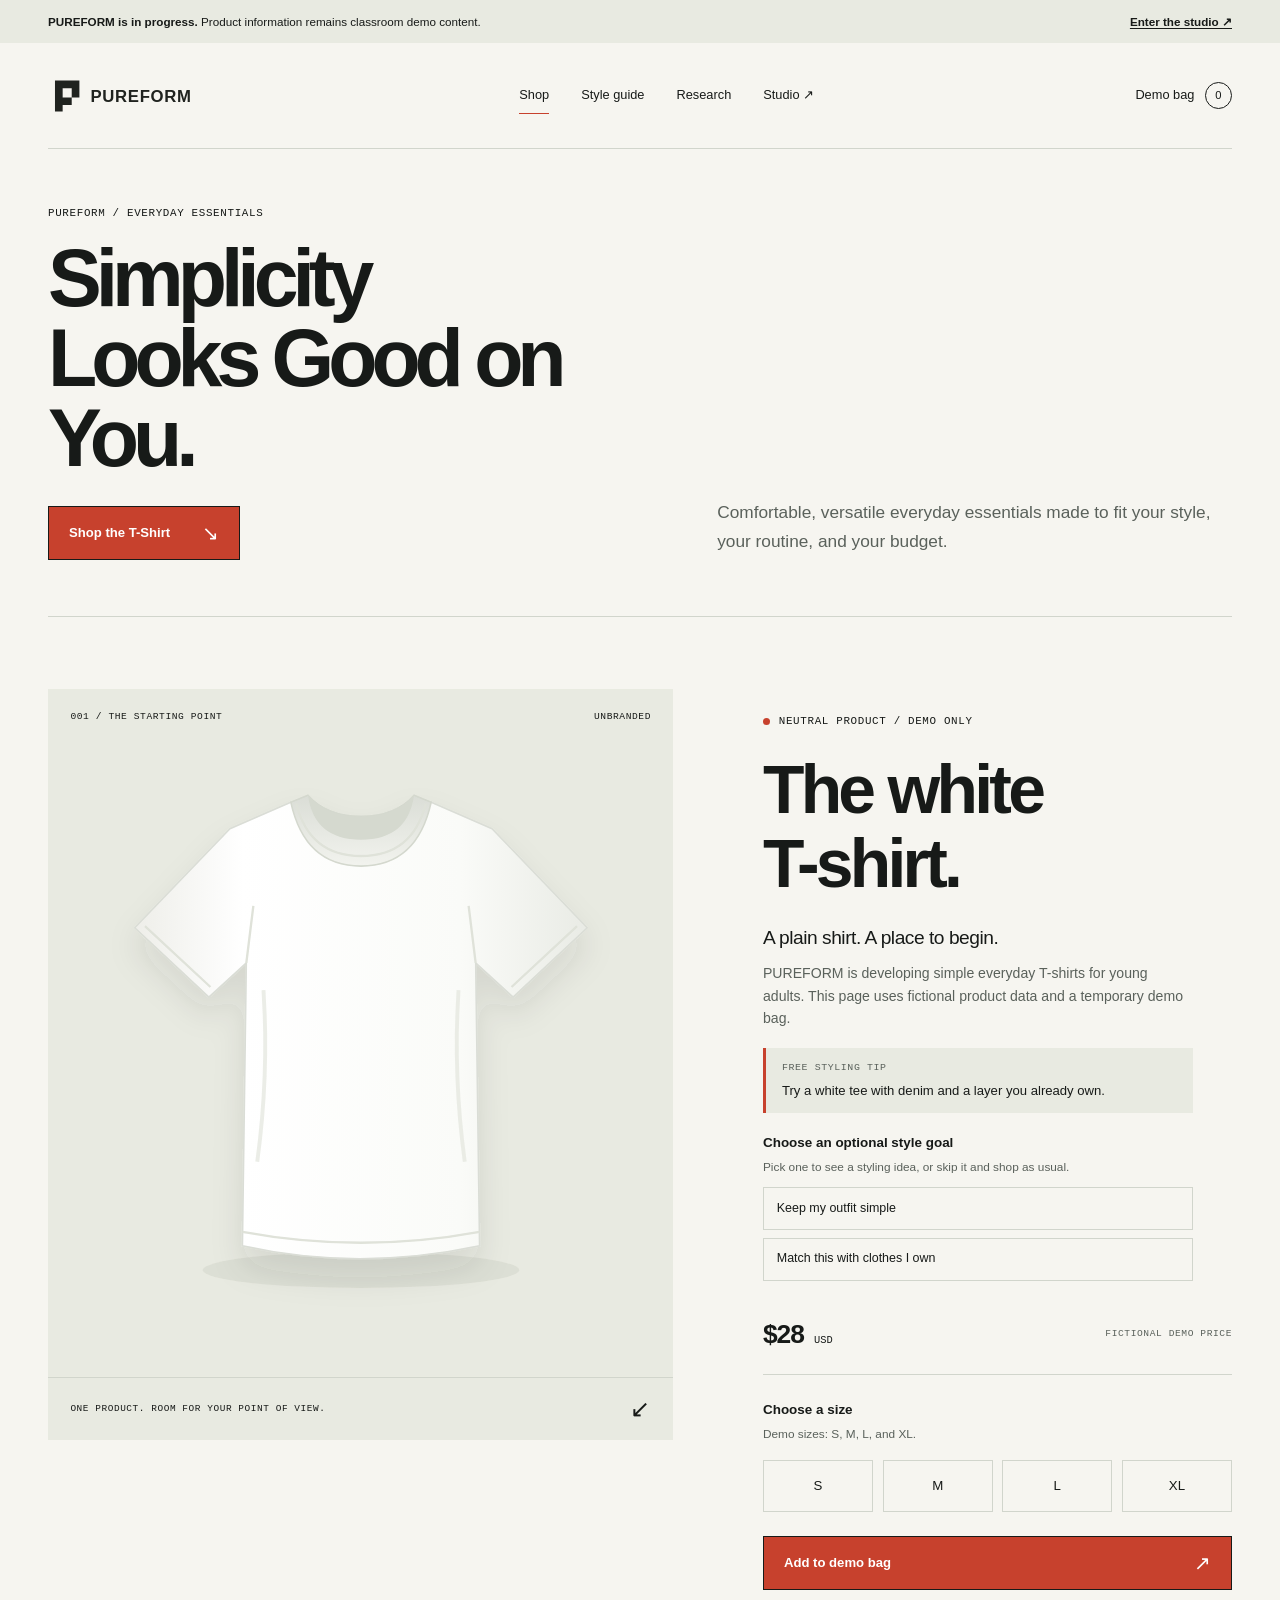
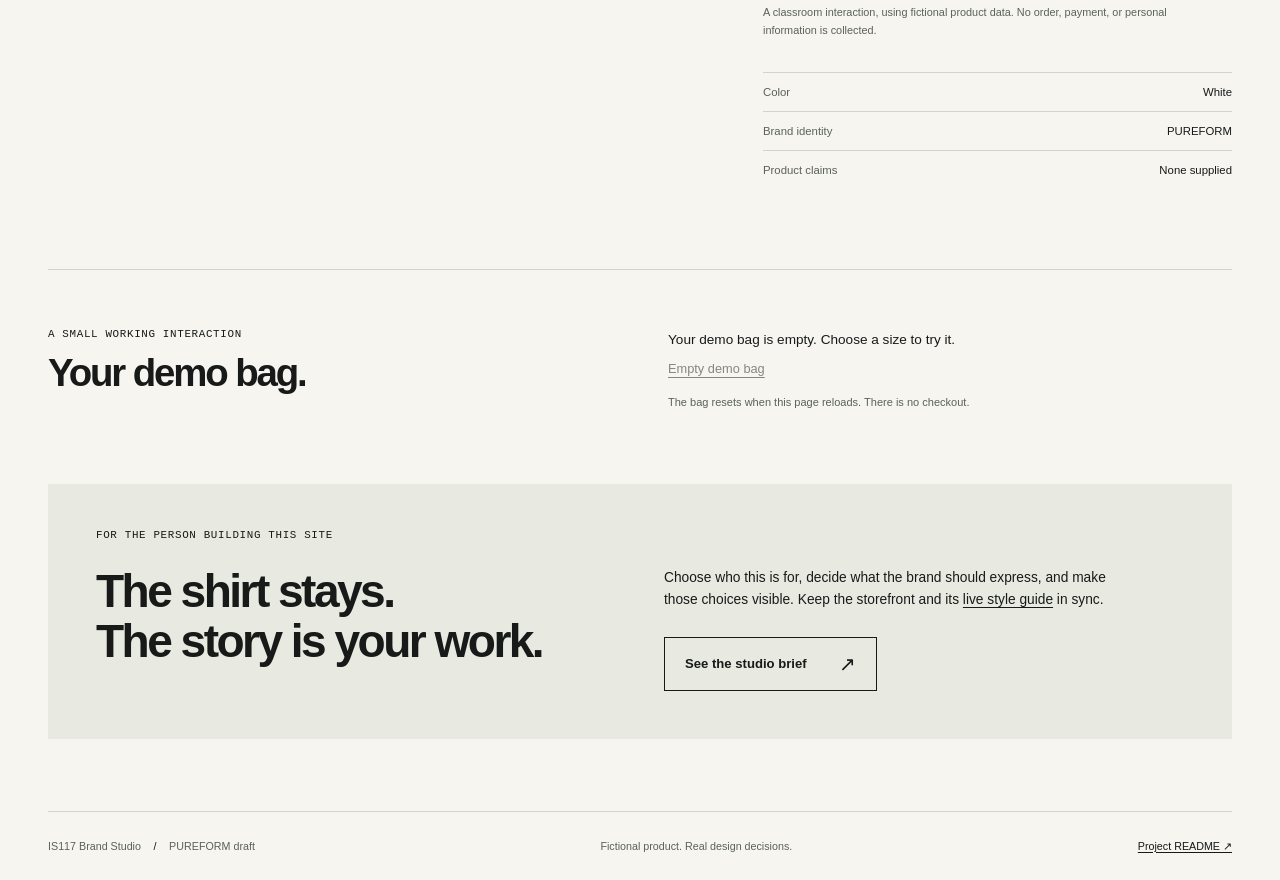
==== commit 7e97501b: "Add research link to storefront navigation" ====
--- a/public/index.html
+++ b/public/index.html
@@ -38,6 +38,7 @@
       <nav class="main-nav" aria-label="Main navigation">
         <a class="nav-link" href="index.html" aria-current="page">Shop</a>
         <a class="nav-link" href="styleguide.html">Style guide</a>
+        <a class="nav-link" href="research.html">Research</a>
         <a class="nav-link" href="studio.html"
           >Studio <span aria-hidden="true">↗</span></a
         >
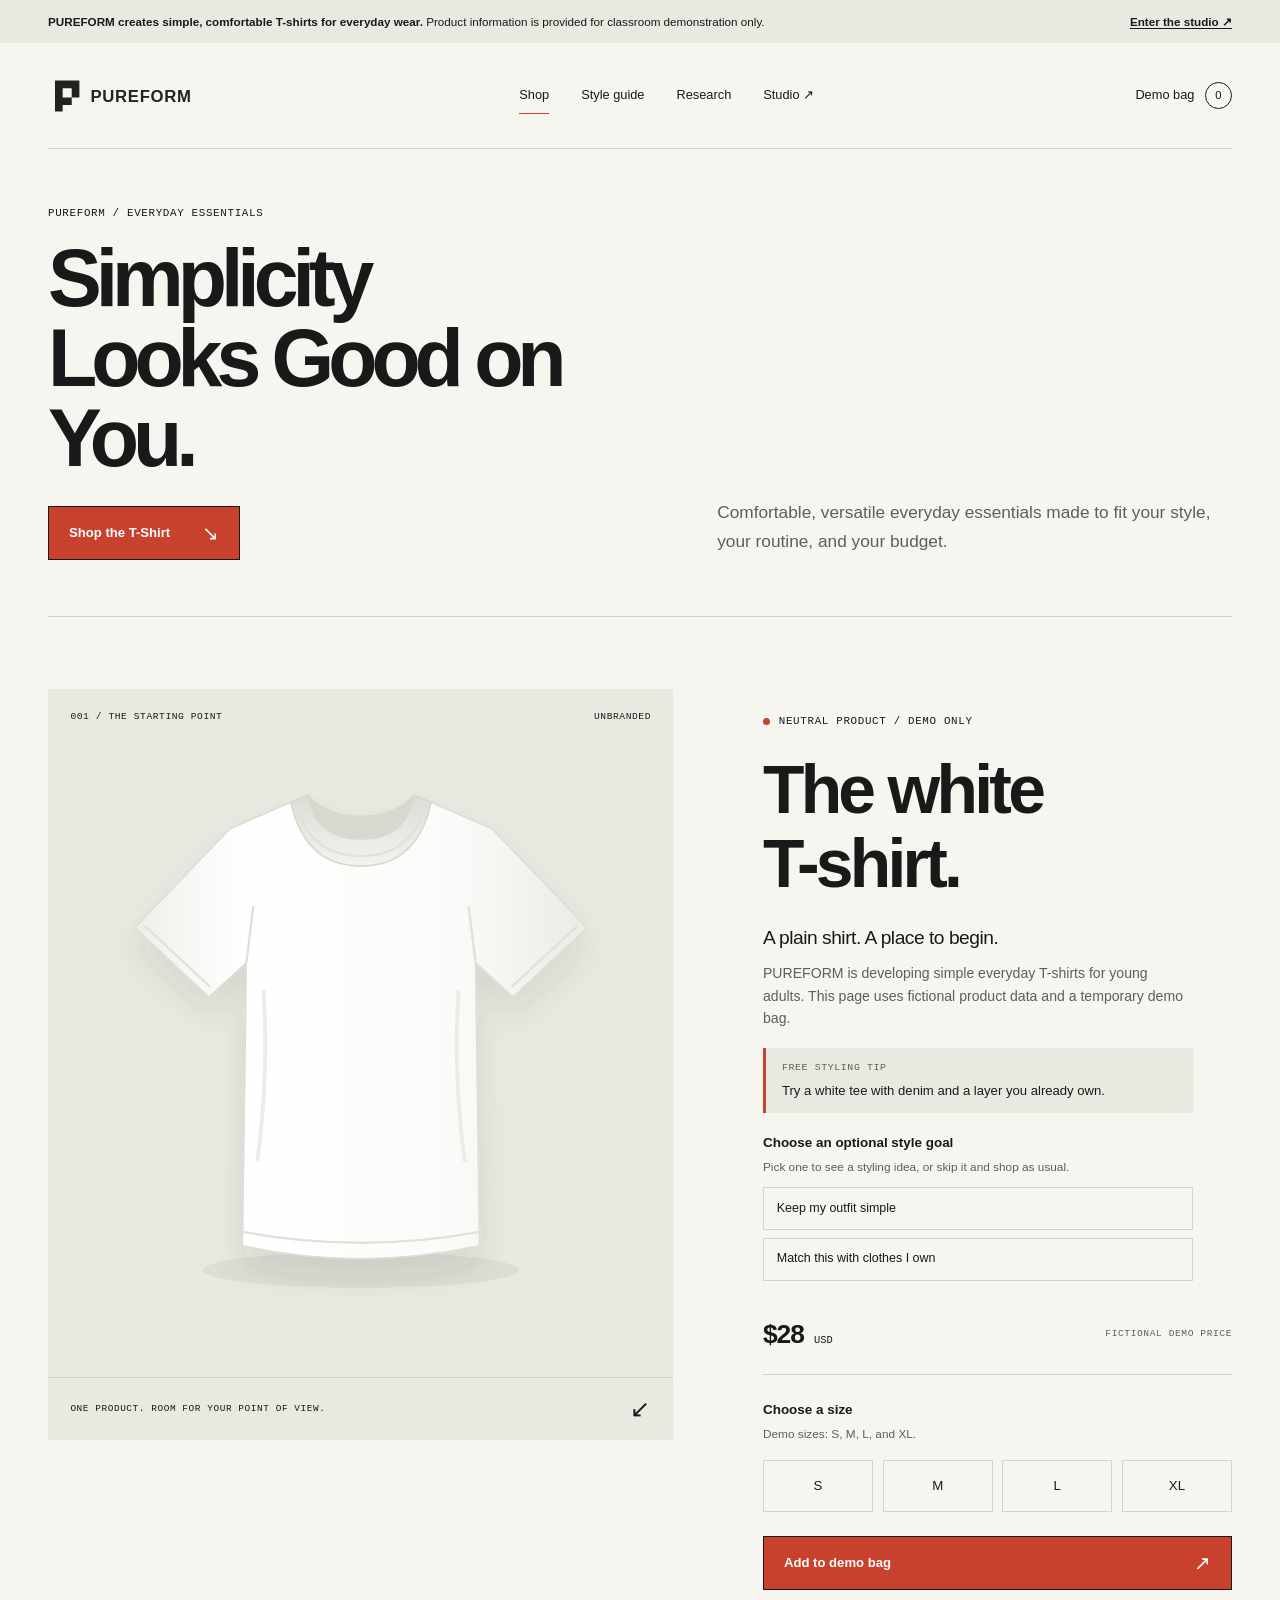
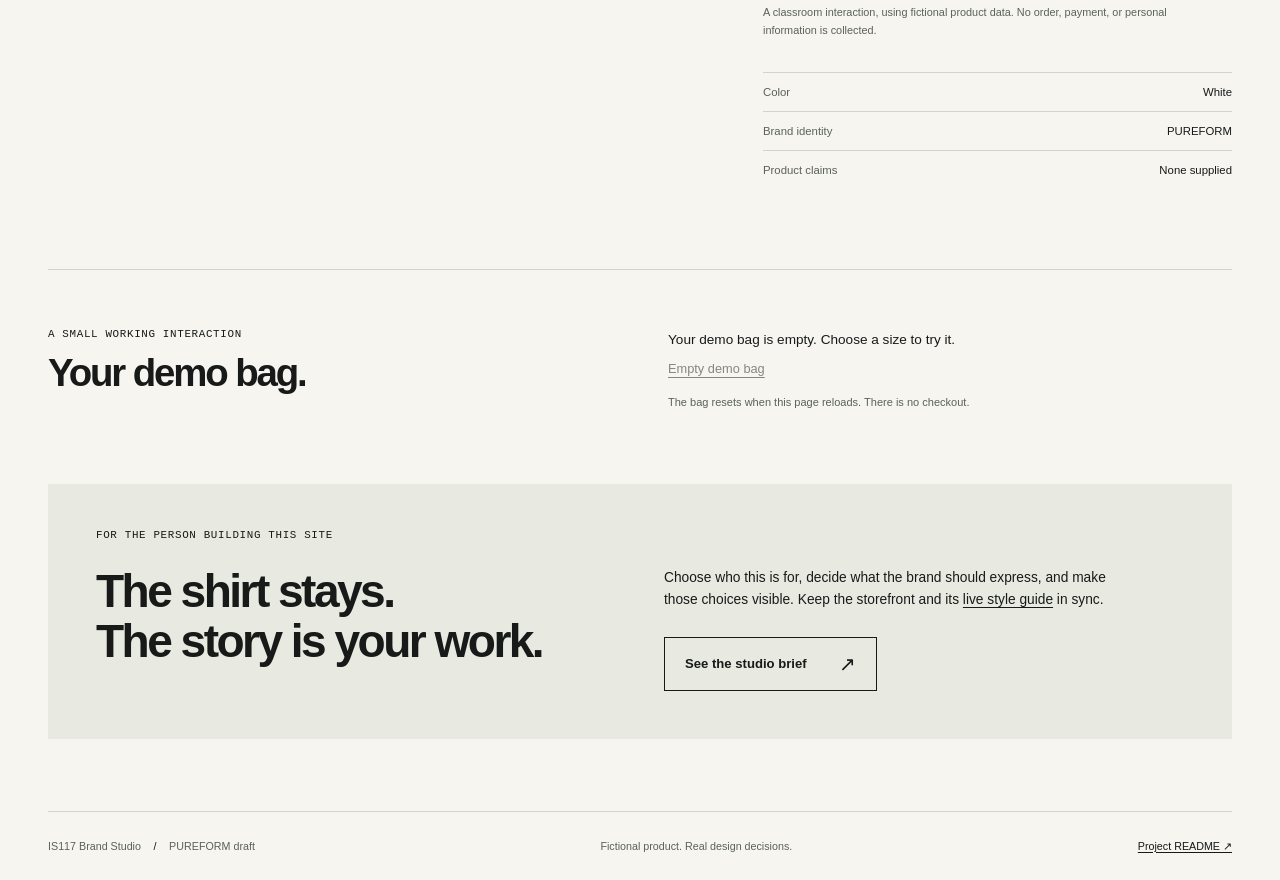
==== commit 3d09b544: "Improve homepage status message (#5)" ====
--- a/public/index.html
+++ b/public/index.html
@@ -16,8 +16,8 @@
     <a class="skip-link" href="#main">Skip to content</a>
     <aside class="starter-notice" aria-label="Brand status">
       <span
-        ><strong>PUREFORM is in progress.</strong> Product information remains
-        classroom demo content.</span
+        ><strong>PUREFORM creates simple, comfortable T-shirts for everyday wear.</strong>
+Product information is provided for classroom demonstration only.</span
       >
       <a href="studio.html"
         >Enter the studio <span aria-hidden="true">↗</span></a
